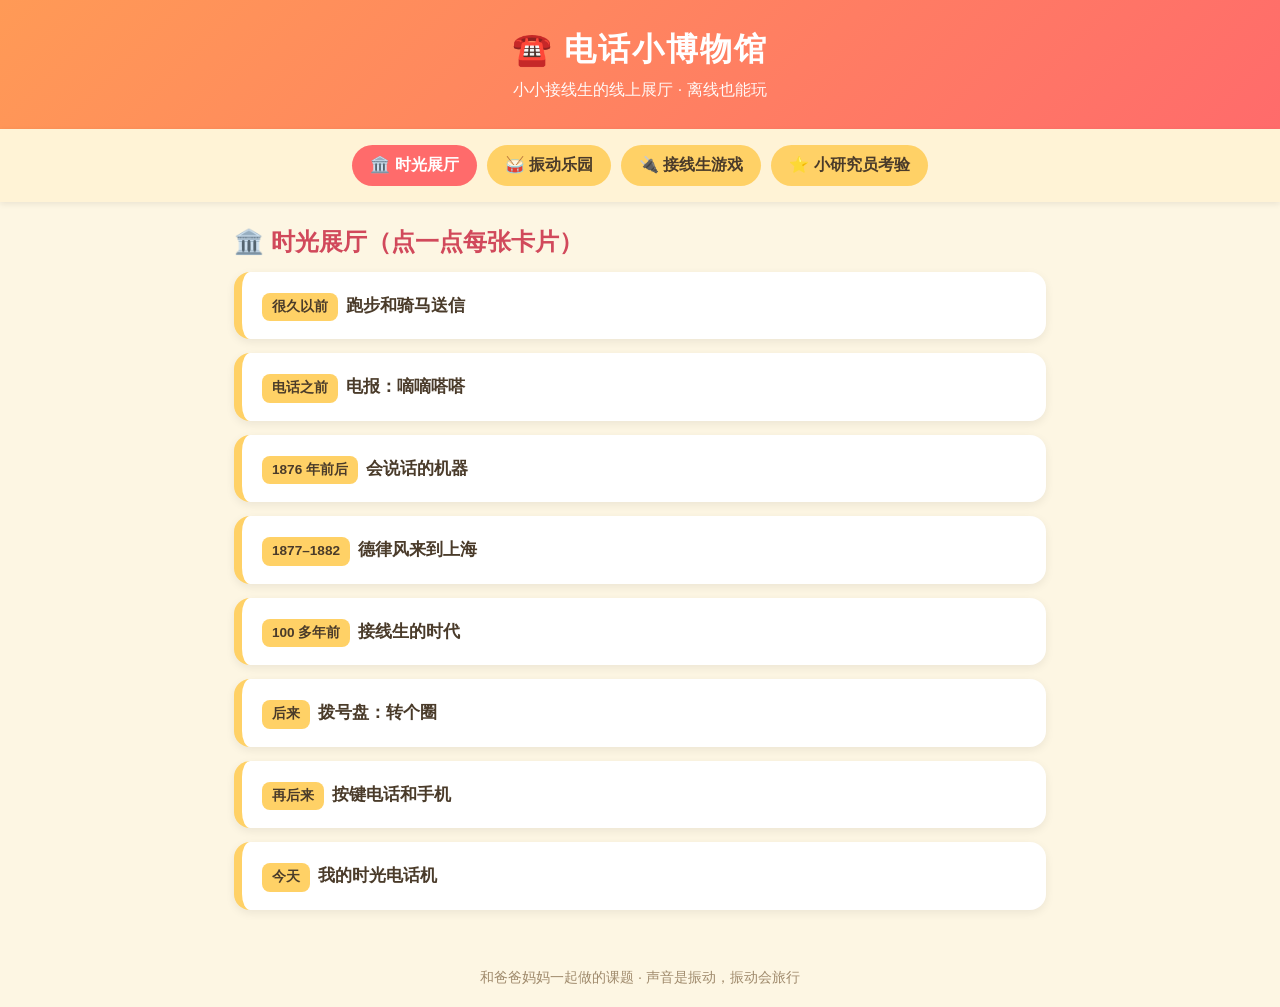
==== kids-telephone-lab/museum.html @ df5642cb "Add kids' telephone history research project with hands-on lab kit A complete 6-week curriculum for " ====
<!DOCTYPE html>
<html lang="zh-CN">
<head>
<meta charset="UTF-8">
<meta name="viewport" content="width=device-width, initial-scale=1.0">
<title>电话小博物馆 · 小小接线生</title>
<style>
  * { box-sizing: border-box; margin: 0; padding: 0; }
  body {
    font-family: "PingFang SC", "Microsoft YaHei", sans-serif;
    background: #fdf6e3;
    color: #4a3b2a;
    min-height: 100vh;
  }
  header {
    background: linear-gradient(135deg, #ff9a56, #ff6b6b);
    color: #fff;
    text-align: center;
    padding: 28px 16px;
  }
  header h1 { font-size: 2rem; letter-spacing: 2px; }
  header p { margin-top: 8px; opacity: .95; }
  nav {
    display: flex; flex-wrap: wrap; gap: 10px;
    justify-content: center; padding: 16px;
    background: #fff3d6; position: sticky; top: 0; z-index: 9;
    box-shadow: 0 2px 6px rgba(0,0,0,.08);
  }
  nav button {
    border: none; border-radius: 999px; padding: 10px 18px;
    font-size: 1rem; cursor: pointer; background: #ffd166; color: #4a3b2a;
    font-weight: bold; transition: transform .15s;
  }
  nav button:hover { transform: scale(1.06); }
  nav button.active { background: #ff6b6b; color: #fff; }
  section { display: none; padding: 24px; max-width: 860px; margin: 0 auto; }
  section.show { display: block; animation: fade .3s ease; }
  @keyframes fade { from { opacity: 0; transform: translateY(8px);} to { opacity: 1; } }
  h2 { font-size: 1.5rem; margin-bottom: 14px; color: #d1495b; }
  .card {
    background: #fff; border-radius: 16px; padding: 18px 20px;
    margin-bottom: 14px; box-shadow: 0 3px 10px rgba(0,0,0,.07);
    font-size: 1.08rem; line-height: 1.8;
  }
  .era { border-left: 8px solid #ffd166; cursor: pointer; }
  .era .more { display: none; margin-top: 8px; color: #6b5b45; }
  .era.open .more { display: block; }
  .era .tag {
    display: inline-block; background: #ffd166; border-radius: 8px;
    padding: 2px 10px; font-size: .85rem; margin-right: 8px; font-weight: bold;
  }
  canvas { background: #fff; border-radius: 16px; display: block; margin: 0 auto; box-shadow: 0 3px 10px rgba(0,0,0,.07); }
  .big-btn {
    display: inline-block; border: none; border-radius: 14px;
    padding: 14px 26px; font-size: 1.15rem; font-weight: bold;
    background: #06d6a0; color: #fff; cursor: pointer; margin: 8px 6px;
  }
  .big-btn:active { transform: scale(.96); }
  .board { display: flex; flex-wrap: wrap; gap: 14px; justify-content: center; margin: 16px 0; }
  .house {
    width: 130px; padding: 14px 8px; border-radius: 16px; background: #fff;
    text-align: center; cursor: pointer; border: 4px solid transparent;
    box-shadow: 0 3px 10px rgba(0,0,0,.08); font-size: 1.05rem;
  }
  .house .icon { font-size: 2rem; display: block; }
  .house.sel { border-color: #ff6b6b; background: #ffe3e3; }
  .house.linked { border-color: #06d6a0; background: #e0fff4; }
  .msg { text-align: center; font-size: 1.2rem; min-height: 1.8em; margin: 10px 0; font-weight: bold; color: #d1495b; }
  .quiz-opt {
    display: block; width: 100%; text-align: left; margin: 8px 0;
    padding: 14px 16px; border-radius: 12px; border: 3px solid #ffd166;
    background: #fff; font-size: 1.05rem; cursor: pointer;
  }
  .quiz-opt.right { border-color: #06d6a0; background: #e0fff4; }
  .quiz-opt.wrong { border-color: #ff6b6b; background: #ffe3e3; }
  footer { text-align: center; padding: 20px; color: #a08b6d; font-size: .9rem; }
</style>
</head>
<body>
<header>
  <h1>☎️ 电话小博物馆</h1>
  <p>小小接线生的线上展厅 · 离线也能玩</p>
</header>

<nav>
  <button data-tab="hall" class="active">🏛️ 时光展厅</button>
  <button data-tab="vibrate">🥁 振动乐园</button>
  <button data-tab="switch">🔌 接线生游戏</button>
  <button data-tab="quiz">⭐ 小研究员考验</button>
</nav>

<section id="hall" class="show">
  <h2>🏛️ 时光展厅（点一点每张卡片）</h2>
  <div class="card era" onclick="this.classList.toggle('open')">
    <span class="tag">很久以前</span><b>跑步和骑马送信</b>
    <div class="more">想和远方的人说话，只能写信，请人或马跑好多天。急事也没办法快。</div>
  </div>
  <div class="card era" onclick="this.classList.toggle('open')">
    <span class="tag">电话之前</span><b>电报：嘀嘀嗒嗒</b>
    <div class="more">用电线传「点和划」，像密码一样传字。很快，但传不了说话的声音。</div>
  </div>
  <div class="card era" onclick="this.classList.toggle('open')">
    <span class="tag">1876 年前后</span><b>会说话的机器</b>
    <div class="more">贝尔和许多发明家一起努力，做出了能把说话变成电、再变回声音的机器。贝尔的一台最有名，还得到了专利。</div>
  </div>
  <div class="card era" onclick="this.classList.toggle('open')">
    <span class="tag">1877–1882</span><b>德律风来到上海</b>
    <div class="more">电话有个好听的外国名字叫「德律风」。一百多年前，上海有了电话交换所，最早的电话号码只有一两位数！</div>
  </div>
  <div class="card era" onclick="this.classList.toggle('open')">
    <span class="tag">100 多年前</span><b>接线生的时代</b>
    <div class="more">打电话要先告诉接线生「我要找谁」，她用手把线插到对方家。插错了，电话就打给别人啦。</div>
  </div>
  <div class="card era" onclick="this.classList.toggle('open')">
    <span class="tag">后来</span><b>拨号盘：转个圈</b>
    <div class="more">人们发明自动交换机。用手指转拨号盘，机器自己接线，不用麻烦接线生了。</div>
  </div>
  <div class="card era" onclick="this.classList.toggle('open')">
    <span class="tag">再后来</span><b>按键电话和手机</b>
    <div class="more">按键「嘀嘀嘀」比转盘快。再后来电话没了线，变成可以放进口袋的手机，还能看照片、发消息。</div>
  </div>
  <div class="card era" onclick="this.classList.toggle('open')">
    <span class="tag">今天</span><b>我的时光电话机</b>
    <div class="more">我自己做了一台电话机！声音是振动，电话把振动变成电，再变回声音。—— 一位 7 岁的小研究员</div>
  </div>
</section>

<section id="vibrate">
  <h2>🥁 振动乐园</h2>
  <div class="card">声音就是振动在跳舞！点下面的按钮，看小米粒跳多高。声音越大，跳得越高。</div>
  <canvas id="stage" width="720" height="300"></canvas>
  <div style="text-align:center; margin-top: 12px;">
    <button class="big-btn" onclick="jump(30)">小声说</button>
    <button class="big-btn" onclick="jump(70)">正常说</button>
    <button class="big-btn" onclick="jump(120)">大声喊</button>
  </div>
</section>

<section id="switch">
  <h2>🔌 接线生游戏</h2>
  <div class="card">你是电话局的接线生！先点「打电话的人」，再点「要找的地方」，把线插上。插错了会打到别人家哦。</div>
  <div class="msg" id="switchMsg">请先点打电话的人 📞</div>
  <div class="board" id="board"></div>
  <div style="text-align:center;"><button class="big-btn" onclick="resetBoard()">下班重来</button></div>
</section>

<section id="quiz">
  <h2>⭐ 小研究员考验</h2>
  <div class="card" id="quizBox"></div>
  <div class="msg" id="quizMsg"></div>
  <div style="text-align:center;"><button class="big-btn" onclick="nextQ()">下一题</button></div>
</section>

<footer>和爸爸妈妈一起做的课题 · 声音是振动，振动会旅行</footer>

<script>
// 标签页
document.querySelectorAll('nav button').forEach(function (b) {
  b.addEventListener('click', function () {
    document.querySelectorAll('nav button').forEach(function (x) { x.classList.remove('active'); });
    document.querySelectorAll('section').forEach(function (s) { s.classList.remove('show'); });
    b.classList.add('active');
    document.getElementById(b.dataset.tab).classList.add('show');
  });
});

// 振动乐园
var cv = document.getElementById('stage'), ctx = cv.getContext('2d');
var grains = [];
for (var i = 0; i < 40; i++) {
  grains.push({ x: 40 + Math.random() * 640, y: 240, vy: 0 });
}
function jump(power) {
  grains.forEach(function (g) { g.vy = -(Math.random() * power) / 10 - power / 20; });
}
function tick() {
  ctx.clearRect(0, 0, cv.width, cv.height);
  ctx.fillStyle = '#ffd166';
  ctx.fillRect(20, 240, 680, 14);
  ctx.fillStyle = '#4a3b2a';
  ctx.font = '16px sans-serif';
  ctx.fillText('杯口的膜（鼓面）', 30, 235);
  grains.forEach(function (g) {
    g.vy += 0.5; g.y += g.vy;
    if (g.y > 236) { g.y = 236; g.vy = 0; }
    ctx.beginPath();
    ctx.fillStyle = '#d1495b';
    ctx.arc(g.x, g.y, 5, 0, Math.PI * 2);
    ctx.fill();
  });
  requestAnimationFrame(tick);
}
tick();

// 接线生游戏
var places = [
  { icon: '📞', name: '打电话的人', caller: true },
  { icon: '🏠', name: '家' },
  { icon: '🏫', name: '学校' },
  { icon: '🏥', name: '医院' },
  { icon: '🧓', name: '爷爷家' },
  { icon: '🧒', name: '好朋友家' }
];
var board = document.getElementById('board');
var msg = document.getElementById('switchMsg');
var caller = null, target = null;
function renderBoard() {
  board.innerHTML = '';
  places.forEach(function (p, idx) {
    var d = document.createElement('div');
    d.className = 'house' + (caller === idx ? ' sel' : '') + (target === idx ? ' linked' : '');
    d.innerHTML = '<span class="icon">' + p.icon + '</span>' + p.name;
    d.onclick = function () { pick(idx); };
    board.appendChild(d);
  });
}
function pick(idx) {
  if (places[idx].caller) {
    caller = idx; target = null;
    msg.textContent = '「喂，接线生吗？」—— 再点要找的地方';
  } else if (caller === null) {
    msg.textContent = '请先点打电话的人 📞';
  } else {
    target = idx;
    msg.textContent = '插上线啦！电话接通：打电话的人 → ' + places[idx].name + ' ✅';
  }
  renderBoard();
}
function resetBoard() {
  caller = null; target = null;
  msg.textContent = '请先点打电话的人 📞';
  renderBoard();
}
renderBoard();

// 小考验
var qs = [
  { q: '声音到底是什么？', opts: ['一种颜色', '物体的振动', '一阵风'], a: 1 },
  { q: '纸杯电话的线要怎样才听得清？', opts: ['拉直拉紧', '松松垮垮', '剪成两段'], a: 0 },
  { q: '打电话时，中间捏住纸杯电话的线，会怎样？', opts: ['声音更大', '听不见了', '变成音乐'], a: 1 },
  { q: '真电话先把声音变成什么？', opts: ['光', '电', '水'], a: 1 },
  { q: '以前谁帮你把电话线插到对方家？', opts: ['邮递员', '接线生', '警察'], a: 1 },
  { q: '早期上海把电话叫什么？', opts: ['德律风', '千里眼', '顺风耳号'], a: 0 }
];
var qi = 0;
function showQ() {
  var box = document.getElementById('quizBox');
  var q = qs[qi % qs.length];
  box.innerHTML = '<b>第 ' + (qi % qs.length + 1) + ' 题：</b>' + q.q;
  q.opts.forEach(function (o, i) {
    var b = document.createElement('button');
    b.className = 'quiz-opt';
    b.textContent = o;
    b.onclick = function () {
      if (i === q.a) { b.classList.add('right'); document.getElementById('quizMsg').textContent = '答对啦！🎉'; }
      else { b.classList.add('wrong'); document.getElementById('quizMsg').textContent = '再想想，你可以的！'; }
    };
    box.appendChild(b);
  });
  document.getElementById('quizMsg').textContent = '';
}
function nextQ() { qi++; showQ(); }
showQ();

// 支持 file://...museum.html#switch 直接打开某个展厅
if (location.hash) {
  var t = document.querySelector('nav button[data-tab="' + location.hash.slice(1) + '"]');
  if (t) t.click();
}
</script>
</body>
</html>
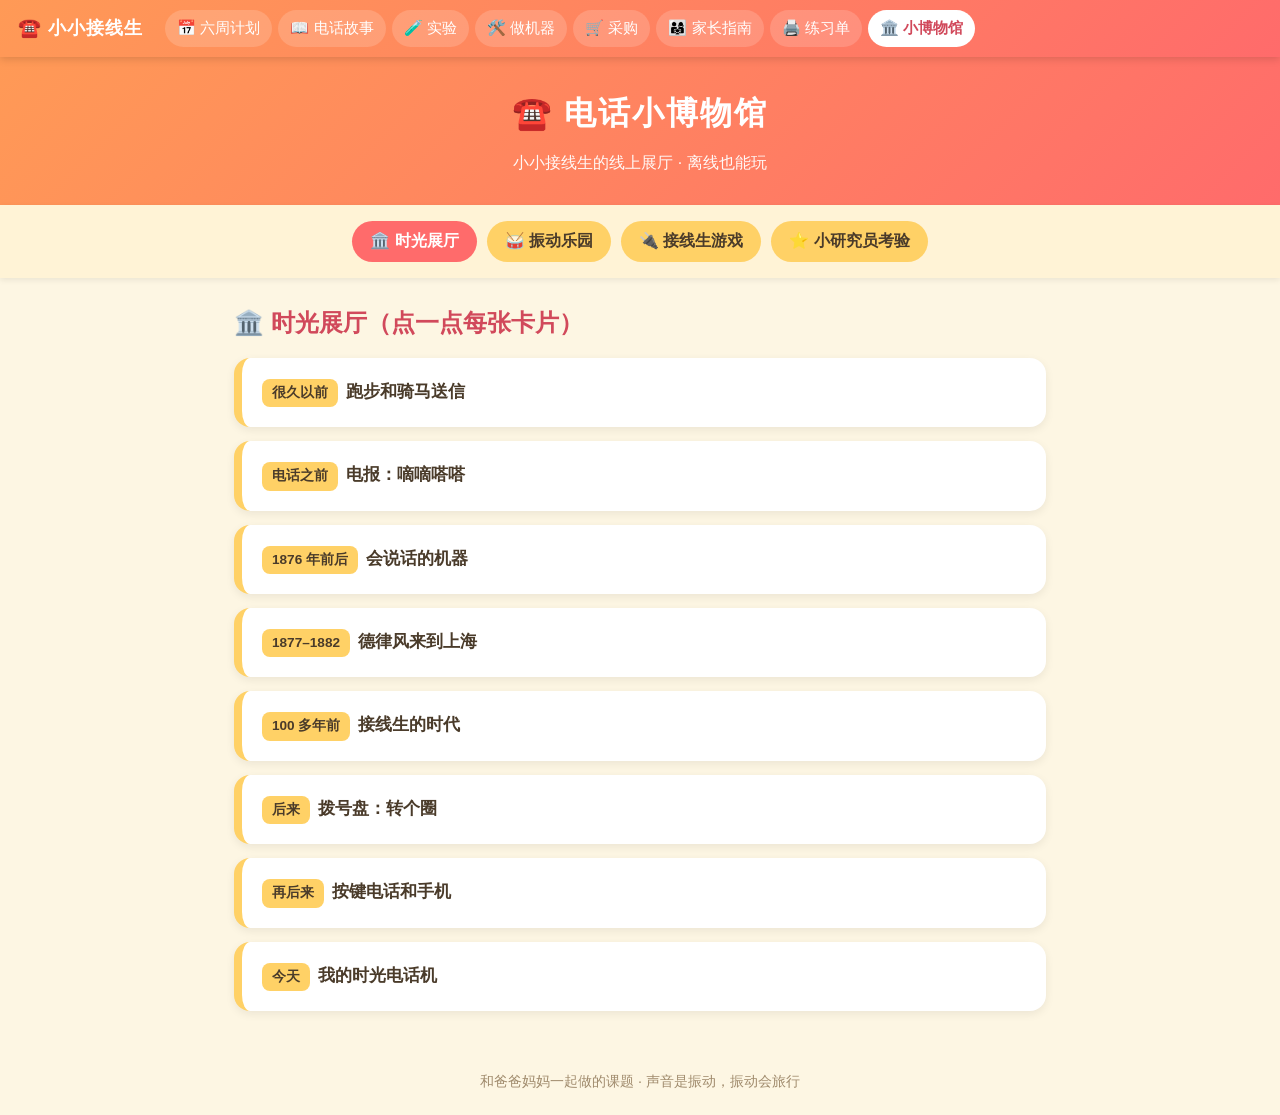
==== commit 236f16f0: "Convert telephone lab from markdown to interactive HTML site Replace all markdown docs with a self-c" ====
--- a/kids-telephone-lab/museum.html
+++ b/kids-telephone-lab/museum.html
@@ -4,6 +4,7 @@
 <meta charset="UTF-8">
 <meta name="viewport" content="width=device-width, initial-scale=1.0">
 <title>电话小博物馆 · 小小接线生</title>
+<link rel="stylesheet" href="assets/style.css">
 <style>
   * { box-sizing: border-box; margin: 0; padding: 0; }
   body {
@@ -20,19 +21,19 @@
   }
   header h1 { font-size: 2rem; letter-spacing: 2px; }
   header p { margin-top: 8px; opacity: .95; }
-  nav {
+  .tabs {
     display: flex; flex-wrap: wrap; gap: 10px;
     justify-content: center; padding: 16px;
-    background: #fff3d6; position: sticky; top: 0; z-index: 9;
+    background: #fff3d6;
     box-shadow: 0 2px 6px rgba(0,0,0,.08);
   }
-  nav button {
+  .tabs button {
     border: none; border-radius: 999px; padding: 10px 18px;
     font-size: 1rem; cursor: pointer; background: #ffd166; color: #4a3b2a;
     font-weight: bold; transition: transform .15s;
   }
-  nav button:hover { transform: scale(1.06); }
-  nav button.active { background: #ff6b6b; color: #fff; }
+  .tabs button:hover { transform: scale(1.06); }
+  .tabs button.active { background: #ff6b6b; color: #fff; }
   section { display: none; padding: 24px; max-width: 860px; margin: 0 auto; }
   section.show { display: block; animation: fade .3s ease; }
   @keyframes fade { from { opacity: 0; transform: translateY(8px);} to { opacity: 1; } }
@@ -77,12 +78,25 @@
 </style>
 </head>
 <body>
+<nav class="topnav">
+  <a class="brand" href="index.html">☎️ 小小接线生</a>
+  <div class="links">
+    <a href="plan.html">📅 六周计划</a>
+    <a href="story.html">📖 电话故事</a>
+    <a href="experiments.html">🧪 实验</a>
+    <a href="machine.html">🛠️ 做机器</a>
+    <a href="shopping.html">🛒 采购</a>
+    <a href="parents.html">👨‍👩‍👧 家长指南</a>
+    <a href="worksheets.html">🖨️ 练习单</a>
+    <a class="here" href="museum.html">🏛️ 小博物馆</a>
+  </div>
+</nav>
 <header>
   <h1>☎️ 电话小博物馆</h1>
   <p>小小接线生的线上展厅 · 离线也能玩</p>
 </header>
 
-<nav>
+<nav class="tabs">
   <button data-tab="hall" class="active">🏛️ 时光展厅</button>
   <button data-tab="vibrate">🥁 振动乐园</button>
   <button data-tab="switch">🔌 接线生游戏</button>
@@ -155,9 +169,9 @@
 
 <script>
 // 标签页
-document.querySelectorAll('nav button').forEach(function (b) {
+document.querySelectorAll('.tabs button').forEach(function (b) {
   b.addEventListener('click', function () {
-    document.querySelectorAll('nav button').forEach(function (x) { x.classList.remove('active'); });
+    document.querySelectorAll('.tabs button').forEach(function (x) { x.classList.remove('active'); });
     document.querySelectorAll('section').forEach(function (s) { s.classList.remove('show'); });
     b.classList.add('active');
     document.getElementById(b.dataset.tab).classList.add('show');
@@ -264,7 +278,7 @@
 
 // 支持 file://...museum.html#switch 直接打开某个展厅
 if (location.hash) {
-  var t = document.querySelector('nav button[data-tab="' + location.hash.slice(1) + '"]');
+  var t = document.querySelector('.tabs button[data-tab="' + location.hash.slice(1) + '"]');
   if (t) t.click();
 }
 </script>
--- a/kids-telephone-lab/assets/style.css
+++ b/kids-telephone-lab/assets/style.css
@@ -0,0 +1,225 @@
+/* 小小接线生 · 共享样式 */
+:root {
+  --bg: #fdf6e3;
+  --card: #ffffff;
+  --ink: #4a3b2a;
+  --muted: #8a7a63;
+  --red: #ff6b6b;
+  --orange: #ff9a56;
+  --yellow: #ffd166;
+  --green: #06d6a0;
+  --deep: #d1495b;
+  --blue: #4d96ff;
+  --shadow: 0 3px 10px rgba(0, 0, 0, .08);
+}
+* { box-sizing: border-box; margin: 0; padding: 0; }
+html { scroll-behavior: smooth; }
+body {
+  font-family: "PingFang SC", "Microsoft YaHei", "Noto Sans SC", sans-serif;
+  background: var(--bg);
+  color: var(--ink);
+  line-height: 1.75;
+}
+
+/* 顶部导航 */
+.topnav {
+  position: sticky; top: 0; z-index: 50;
+  display: flex; flex-wrap: wrap; align-items: center; gap: 6px 14px;
+  padding: 10px 18px;
+  background: linear-gradient(135deg, var(--orange), var(--red));
+  box-shadow: 0 2px 8px rgba(0, 0, 0, .15);
+}
+.topnav .brand {
+  color: #fff; font-weight: 900; font-size: 1.15rem;
+  text-decoration: none; letter-spacing: 1px; margin-right: 8px;
+}
+.topnav .links { display: flex; flex-wrap: wrap; gap: 6px; }
+.topnav .links a {
+  color: #fff; text-decoration: none; font-size: .95rem;
+  padding: 5px 12px; border-radius: 999px; background: rgba(255, 255, 255, .16);
+  transition: background .15s, transform .15s;
+}
+.topnav .links a:hover { background: rgba(255, 255, 255, .32); transform: translateY(-1px); }
+.topnav .links a.here { background: #fff; color: var(--deep); font-weight: bold; }
+
+.wrap { max-width: 900px; margin: 0 auto; padding: 22px 18px 60px; }
+
+/* 页头 */
+.pagehead { text-align: center; padding: 18px 0 8px; }
+.pagehead h1 { font-size: 1.9rem; color: var(--deep); letter-spacing: 1px; }
+.pagehead p { color: var(--muted); margin-top: 6px; }
+
+/* 卡片 */
+.card {
+  background: var(--card); border-radius: 16px; padding: 18px 20px;
+  margin: 14px 0; box-shadow: var(--shadow);
+}
+.card h2 { color: var(--deep); font-size: 1.35rem; margin-bottom: 10px; }
+.card h3 { color: var(--ink); font-size: 1.12rem; margin: 12px 0 6px; }
+.card p { margin: 6px 0; }
+
+.grid2 { display: grid; grid-template-columns: 1fr 1fr; gap: 14px; }
+.grid3 { display: grid; grid-template-columns: repeat(3, 1fr); gap: 14px; }
+@media (max-width: 720px) { .grid2, .grid3 { grid-template-columns: 1fr; } }
+
+/* 标签 */
+.tag {
+  display: inline-block; background: var(--yellow); color: var(--ink);
+  border-radius: 8px; padding: 2px 10px; font-size: .82rem; font-weight: bold;
+  margin: 2px 4px 2px 0;
+}
+.tag.green { background: var(--green); color: #fff; }
+.tag.red { background: var(--red); color: #fff; }
+.tag.blue { background: var(--blue); color: #fff; }
+
+/* 按钮 */
+.btn {
+  display: inline-block; border: none; border-radius: 14px; cursor: pointer;
+  padding: 12px 24px; font-size: 1.05rem; font-weight: bold;
+  background: var(--green); color: #fff; margin: 6px 6px 6px 0;
+  text-decoration: none; transition: transform .12s;
+  font-family: inherit;
+}
+.btn:active { transform: scale(.96); }
+.btn.warn { background: var(--red); }
+.btn.sunny { background: var(--yellow); color: var(--ink); }
+.btn.ghost { background: #fff; color: var(--deep); border: 2px solid var(--deep); }
+
+/* 折叠（原生 details） */
+details.acc {
+  background: var(--card); border-radius: 14px; box-shadow: var(--shadow);
+  margin: 10px 0; overflow: hidden;
+}
+details.acc > summary {
+  cursor: pointer; padding: 14px 18px; font-weight: bold; font-size: 1.05rem;
+  list-style: none; display: flex; align-items: center; gap: 8px;
+}
+details.acc > summary::before { content: "▸"; color: var(--red); transition: transform .2s; }
+details.acc[open] > summary::before { transform: rotate(90deg); }
+details.acc > summary::-webkit-details-marker { display: none; }
+details.acc .acc-body { padding: 0 18px 16px; }
+
+/* 表格 */
+table.tbl { width: 100%; border-collapse: collapse; margin: 10px 0; background: #fff; }
+table.tbl th, table.tbl td {
+  border: 1px solid #eadfc8; padding: 8px 10px; text-align: left;
+  font-size: .98rem; vertical-align: top;
+}
+table.tbl th { background: #fff3d6; }
+table.tbl tr:nth-child(even) td { background: #fffcf3; }
+
+/* 猜一猜选项 */
+.guess { display: flex; flex-wrap: wrap; gap: 8px; margin: 8px 0; }
+.guess-opt {
+  border: 3px solid var(--yellow); background: #fff; border-radius: 12px;
+  padding: 10px 16px; font-size: 1rem; cursor: pointer; font-family: inherit;
+  transition: all .15s;
+}
+.guess-opt:hover { transform: translateY(-2px); }
+.guess-opt.picked { border-color: var(--green); background: #e0fff4; font-weight: bold; }
+.guess-note { font-size: .9rem; color: var(--muted); }
+
+/* 步骤 */
+ol.steps { counter-reset: st; list-style: none; margin: 8px 0; }
+ol.steps > li {
+  counter-increment: st; position: relative;
+  padding: 8px 8px 8px 46px; margin: 6px 0;
+  background: #fffcf3; border-radius: 10px;
+}
+ol.steps > li::before {
+  content: counter(st); position: absolute; left: 10px; top: 10px;
+  width: 26px; height: 26px; border-radius: 50%;
+  background: var(--red); color: #fff; font-weight: bold;
+  display: flex; align-items: center; justify-content: center; font-size: .9rem;
+}
+ol.steps > li.done { opacity: .55; text-decoration: line-through; }
+
+/* 安全框 */
+.safety {
+  background: #ffe3e3; border: 3px solid var(--red); border-radius: 16px;
+  padding: 16px 20px; margin: 14px 0;
+}
+.safety h2, .safety h3 { color: var(--deep); }
+.safety ul { margin-left: 22px; }
+
+/* 提示框 */
+.tip {
+  background: #e0fff4; border-left: 8px solid var(--green);
+  border-radius: 10px; padding: 10px 14px; margin: 10px 0;
+}
+.think {
+  background: #fff3d6; border-left: 8px solid var(--yellow);
+  border-radius: 10px; padding: 10px 14px; margin: 10px 0;
+}
+
+/* 清单（采购/勾选） */
+.checklist { list-style: none; }
+.checklist li {
+  display: flex; align-items: baseline; gap: 10px;
+  background: #fff; border-radius: 10px; padding: 9px 12px; margin: 6px 0;
+  box-shadow: var(--shadow); font-size: .98rem;
+}
+.checklist li input { transform: scale(1.4); margin-top: 2px; flex: none; }
+.checklist li .nm { font-weight: bold; }
+.checklist li .kw { color: var(--muted); font-size: .85rem; }
+.checklist li .pr { margin-left: auto; color: var(--deep); font-weight: bold; white-space: nowrap; }
+.checklist li.off { opacity: .45; }
+.checklist li.off .nm { text-decoration: line-through; }
+
+.totalbar {
+  position: sticky; bottom: 12px; z-index: 20;
+  background: var(--deep); color: #fff; border-radius: 999px;
+  padding: 12px 22px; text-align: center; font-size: 1.1rem; font-weight: bold;
+  box-shadow: 0 6px 18px rgba(0, 0, 0, .25); margin-top: 16px;
+}
+
+/* 分段页签 */
+.seg { display: flex; flex-wrap: wrap; gap: 8px; justify-content: center; margin: 14px 0; }
+.seg button {
+  border: none; border-radius: 999px; padding: 10px 20px; font-size: 1rem;
+  font-weight: bold; cursor: pointer; background: #fff; color: var(--ink);
+  box-shadow: var(--shadow); font-family: inherit;
+}
+.seg button.on { background: var(--red); color: #fff; }
+.segpage { display: none; }
+.segpage.on { display: block; animation: fadein .25s ease; }
+@keyframes fadein { from { opacity: 0; transform: translateY(6px); } to { opacity: 1; } }
+
+/* 故事阅读器 */
+.story-text { font-size: 1.28rem; line-height: 2.05; }
+.story-text p { margin: 14px 0; }
+.story-text .say { background: #fff3d6; border-radius: 12px; padding: 12px 16px; }
+.story-nav { display: flex; justify-content: space-between; align-items: center; margin: 16px 0; gap: 8px; }
+.dots { display: flex; gap: 8px; justify-content: center; }
+.dots i {
+  width: 14px; height: 14px; border-radius: 50%; background: #eadfc8;
+  cursor: pointer; transition: all .15s;
+}
+.dots i.on { background: var(--red); transform: scale(1.25); }
+
+/* 观察表勾选格 */
+.obs td, .obs th { text-align: center; }
+.obs td:first-child { text-align: left; }
+.obs input { transform: scale(1.5); cursor: pointer; }
+
+/* 练习单书写线 */
+.wline { border-bottom: 2px solid #cbbfa5; min-height: 1.9em; margin: 4px 0 12px; }
+.wline.short { width: 45%; display: inline-block; min-height: 1.6em; margin: 0 6px; vertical-align: bottom; }
+.sheet { background: #fff; border-radius: 14px; box-shadow: var(--shadow); padding: 22px 24px; margin: 18px 0; }
+.sheet h2 { color: var(--deep); }
+.sheet .meta { color: var(--muted); font-size: .95rem; margin-bottom: 8px; }
+
+/* 图示 */
+figure.diagram { background: #fff; border-radius: 16px; box-shadow: var(--shadow); padding: 16px; margin: 14px 0; }
+figure.diagram figcaption { text-align: center; color: var(--muted); font-size: .92rem; margin-top: 8px; }
+figure.diagram svg { display: block; margin: 0 auto; max-width: 100%; height: auto; }
+
+footer.site { text-align: center; color: var(--muted); padding: 26px 12px 40px; font-size: .9rem; }
+
+/* 打印（练习单） */
+@media print {
+  .topnav, .no-print, footer.site, .totalbar { display: none !important; }
+  body { background: #fff; }
+  .sheet { box-shadow: none; border: 1px solid #ddd; page-break-inside: avoid; }
+  .wrap { max-width: none; padding: 0; }
+}
